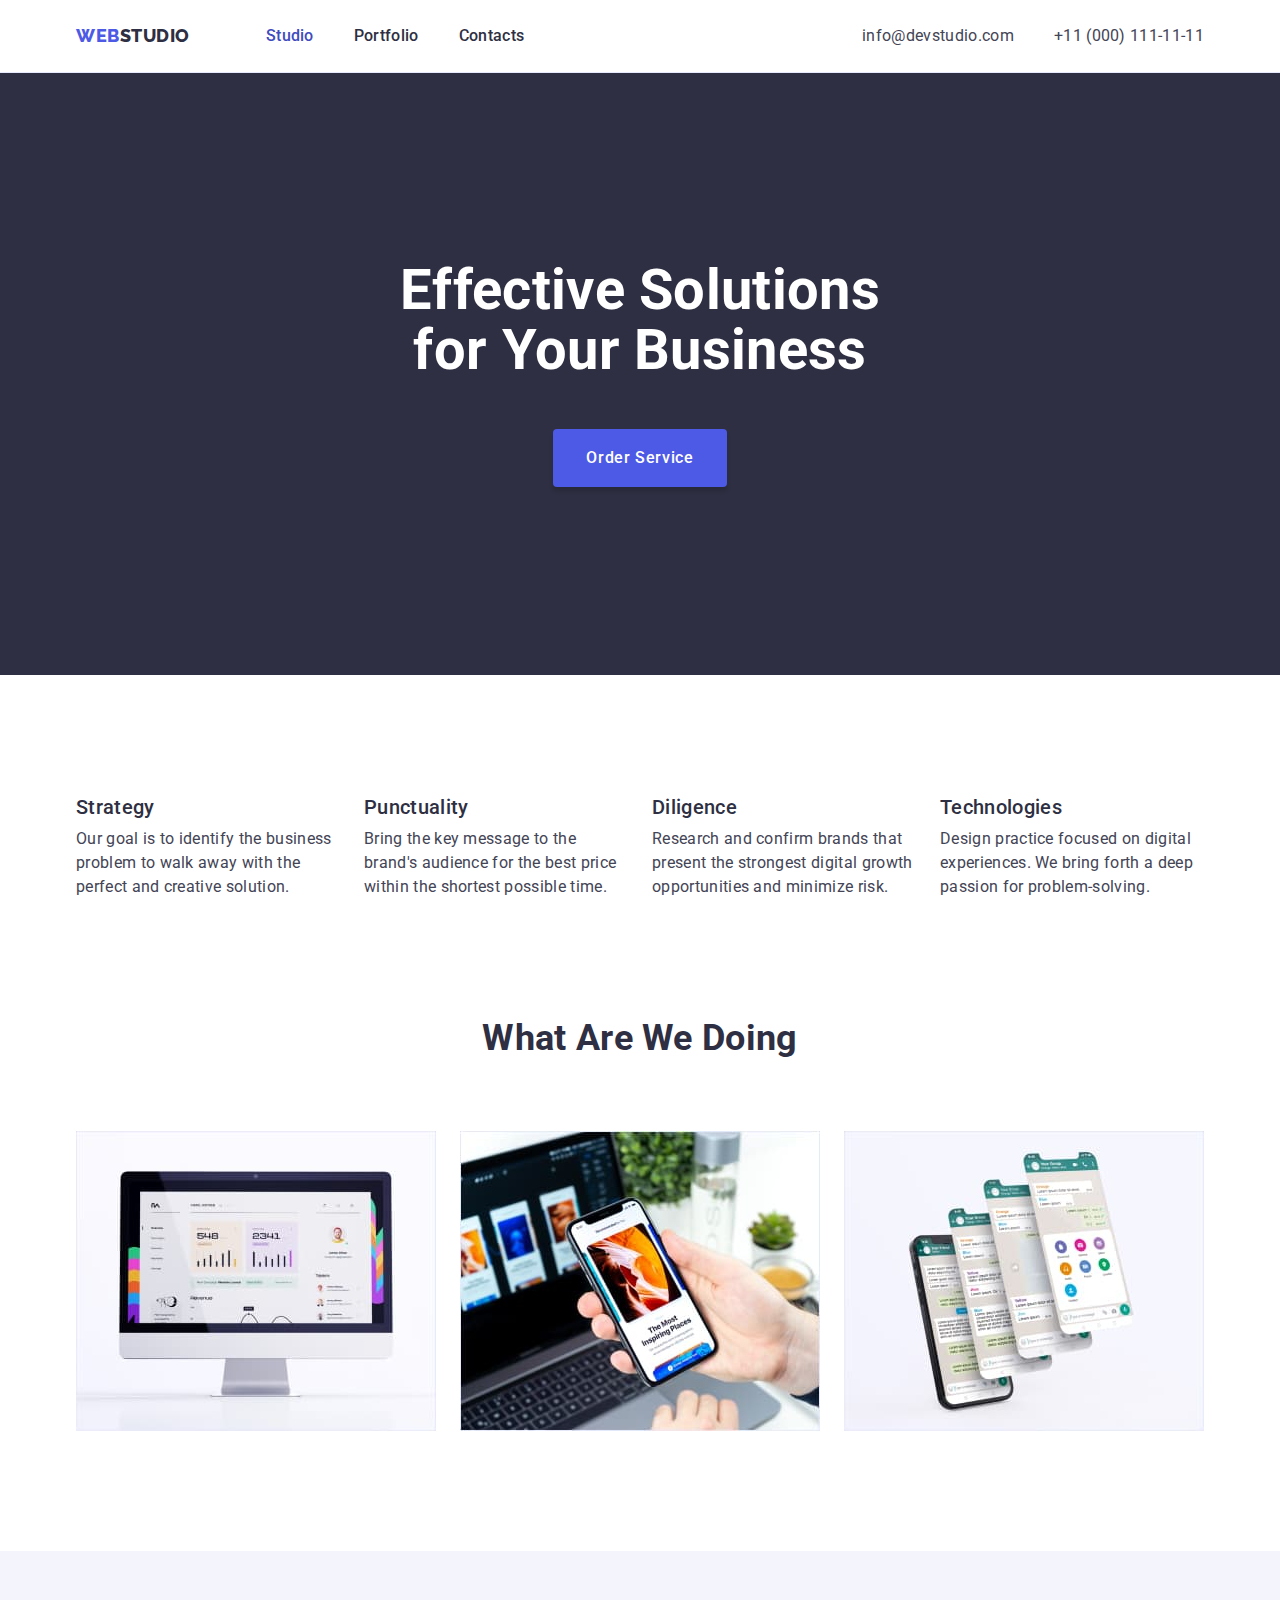
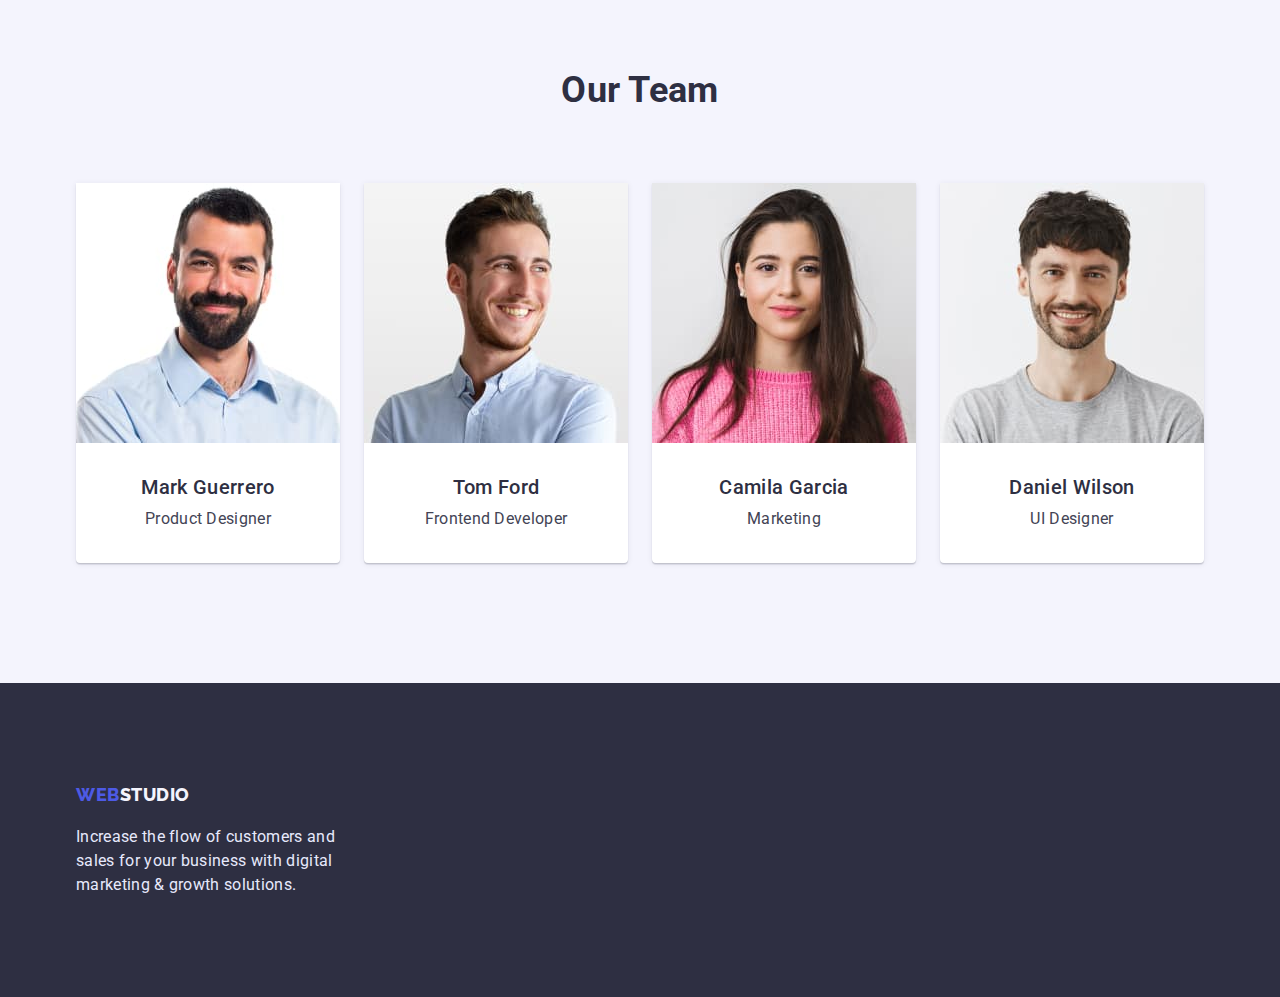
==== index.html @ 811afa6d "Initial commit" ====
<!DOCTYPE html>
<html lang="en">
  <head>
    <meta charset="UTF-8" />
    <meta http-equiv="X-UA-Compatible" content="IE=edge" />
    <meta name="viewport" content="width=device-width, initial-scale=1.0" />
    <title>WebStudio</title>
    <link rel="preconnect" href="https://fonts.googleapis.com" />
    <link rel="preconnect" href="https://fonts.gstatic.com" crossorigin />
    <link
      href="https://fonts.googleapis.com/css2?family=Raleway:wght@800&family=Roboto:wght@400;500;700&display=swap"
      rel="stylesheet"
    />
    <link
      rel="stylesheet"
      href="https://cdnjs.cloudflare.com/ajax/libs/modern-normalize/1.1.0/modern-normalize.min.css"
    />
    <link rel="stylesheet" href="./css/styles.css" />
  </head>
  <body>
    <!--HEADER-->
    <header class="header">
      <div class="container main-nav">
        <nav class="site-nav">
          <a href="./index.html" class="logotype"
            >Web<span class="studio-header">Studio</span></a
          >
          <ul class="site-nav">
            <li class="item">
              <a class="link current" href="./index.html">Studio</a>
            </li>
            <li class="item">
              <a class="link" href="./portfolio.html">Portfolio</a>
            </li>
            <li class="item">
              <a class="link" href="./index.html">Contacts</a>
            </li>
          </ul>
        </nav>
        <address>
          <ul class="contacts">
            <li class="item">
              <a href="mailto:info@devstudio.com" class="link"
                >info@devstudio.com</a
              >
            </li>
            <li class="item">
              <a href="tel:+110001111111" class="link">+11 (000) 111-11-11</a>
            </li>
          </ul>
        </address>
      </div>
    </header>
    <main>
      <!--HERO-->
      <section class="hero">
        <div class="container">
          <h1 class="main-title">Effective Solutions for Your Business</h1>
          <button class="button primary" type="button">Order Service</button>
        </div>
      </section>
      <!--GOALS-->
      <section class="section-goals">
        <div class="container">
          <h2 class="visually-hidden">Goals</h2>
          <ul class="goals-ul">
            <li class="goals-item">
              <h3 class="definition">Strategy</h3>
              <p>
                Our goal is to identify the business problem to walk away with
                the perfect and creative solution.
              </p>
            </li>
            <li class="goals-item">
              <h3 class="definition">Punctuality</h3>
              <p>
                Bring the key message to the brand's audience for the best price
                within the shortest possible time.
              </p>
            </li>
            <li class="goals-item">
              <h3 class="definition">Diligence</h3>
              <p>
                Research and confirm brands that present the strongest digital
                growth opportunities and minimize risk.
              </p>
            </li>
            <li class="goals-item">
              <h3 class="definition">Technologies</h3>
              <p>
                Design practice focused on digital experiences. We bring forth a
                deep passion for problem-solving.
              </p>
            </li>
          </ul>
        </div>
      </section>
      <!--GOALS ILLUSTRATIONS-->
      <section class="section">
        <div class="container">
          <h2 class="subtitle">What are we doing</h2>
          <ul class="goals-illustrations">
            <li>
              <img
                src="./images/what_are_we_doing/monitor.jpg"
                alt="monitor"
                width="360"
                height="300"
              />
            </li>
            <li>
              <img
                src="./images/what_are_we_doing/screen.jpg"
                alt="screen-mobile"
                width="360"
                height="300"
              />
            </li>
            <li>
              <img
                src="./images/what_are_we_doing/laptop.jpg"
                alt="laptop-and-mobile"
                width="360"
                height="300"
              />
            </li>
          </ul>
        </div>
      </section>
      <!--TEAM PHOTO-->
      <section class="section teamphotoes-bgr">
        <div class="container">
          <h2 class="subtitle">Our Team</h2>
          <ul class="team-photoes">
            <li class="teamphotoes-li">
              <img
                src="./images/our_team/mark_guerrero.jpg"
                width="264"
                height="260"
                alt="mark_guerrero"
              />
              <h3 class="definition">Mark Guerrero</h3>
              <p>Product Designer</p>
            </li>
            <li class="teamphotoes-li">
              <img
                src="./images/our_team/tom_ford.jpg"
                width="264"
                height="260"
                alt="tom_ford"
              />
              <h3 class="definition">Tom Ford</h3>
              <p>Frontend Developer</p>
            </li>
            <li class="teamphotoes-li">
              <img
                src="./images/our_team/camila_garcia.jpg"
                width="264"
                height="260"
                alt="camila_garcia"
              />
              <h3 class="definition">Camila Garcia</h3>
              <p>Marketing</p>
            </li>
            <li class="teamphotoes-li">
              <img
                src="./images/our_team/daniel_wilson.jpg"
                width="264"
                height="260"
                alt="daniel_wilson"
              />
              <h3 class="definition">Daniel Wilson</h3>
              <p>UI Designer</p>
            </li>
          </ul>
        </div>
      </section>
    </main>
    <!--FOOTER-->
    <footer class="footer">
      <div class="container">
        <a href="./index.html" class="logotype link"
          >Web<span class="studio-footer">Studio</span></a
        >
        <p class="text-footer">
          Increase the flow of customers and sales for your business with
          digital marketing & growth solutions.
        </p>
      </div>
    </footer>
  </body>
</html>
---- css/styles.css ----
:root {
  --text-color: #434455;
  --dark-color: #2e2f42;
  --pressed-state-color: #404bbf;
  --primary-brand-color: #4d5ae5;
  --accent-color: #e7e9fc;
  --white-color: #ffffff;
  --light-color: #f4f4fd;
}

html {
  box-sizing: border-box;
}

*,
*::before,
*::after {
  box-sizing: inherit;
}

body {
  font-family: "Roboto", sans-serif;
  font-size: 16px;
  letter-spacing: 0.02em;
  line-height: 1.5;
  color: var(--text-color);
  background-color: var(--white-color);
}

.link {
  text-decoration: none;
}

ul {
  list-style: none;
  margin-top: 0;
  margin-bottom: 0;
}

p {
  margin-top: 0;
  margin-bottom: 0;
}

h1 {
  margin: 0;
}

img {
  display: block;
  max-width: 100%;
  height: auto;
}

.visually-hidden {
  position: absolute;
  width: 1px;
  height: 1px;
  margin: -1px;
  border: 0;
  padding: 0;

  white-space: nowrap;
  clip-path: inset(100%);
  clip: rect(0 0 0 0);
  overflow: hidden;
}

.container {
  margin-right: auto;
  margin-left: auto;
  width: 1158px;
  padding-left: 15px;
  padding-right: 15px;
}

.section {
  padding-top: 120px;
  padding-bottom: 120px;
}

/*HEADER*/
.header {
  border-bottom: 1px solid #e7e9fc;
}

.main-nav {
  display: flex;
  align-items: center;
  justify-content: space-between;
}

.logotype {
  display: flex;
  align-items: center;
  margin-right: 76px;
  font-family: "Raleway", sans-serif;
  font-weight: 800;
  font-size: 18px;
  line-height: 1.33;
  letter-spacing: 0.03em;
  text-transform: uppercase;
  color: var(--primary-brand-color);
  text-decoration: none;
}

.studio-header {
  color: var(--dark-color);
}
.site-nav {
  display: flex;
  padding: 0;
}

.site-nav .link {
  padding: 24px 0;
  display: block;
  color: var(--dark-color);
  font-weight: 500;
}

.site-nav .item + .item {
  margin-left: 40px;
}

.site-nav .link:hover,
.site-nav .link:focus,
.site-nav .link.current,
.contacts .link:hover,
.contacts .link:focus {
  color: var(--pressed-state-color);
}

.contacts {
  padding: 0;
  display: flex;
  margin-left: auto;
}

.contacts .item + .item {
  margin-left: 40px;
}

.contacts .link {
  font-style: normal;
  color: var(--text-color);
}

/*HERO*/

.hero {
  background: var(--dark-color);
  text-align: center;
  padding-top: 188px;
  padding-bottom: 188px;
}

.main-title {
  display: inline-block;
  max-width: 496px;
  font-size: 56px;
  line-height: 1.07;
  color: var(--white-color);
  margin-bottom: 48px;
}

.button {
  display: flex;
  align-items: center;
  margin-right: auto;
  margin-left: auto;
  border-radius: 4px;
  font-weight: 500;
  line-height: 1.5;
  letter-spacing: 0.04em;
  text-align: center;
  border: 1px solid transparent;
  cursor: pointer;
}

.button.primary {
  padding: 16px 32px;
  box-shadow: 0px 4px 4px rgba(0, 0, 0, 0.15);
  color: var(--white-color);
  background: var(--primary-brand-color);
}

.button.primary:hover,
.button.primary:focus {
  background: var(--pressed-state-color);
}

.button.secondary {
  padding: 12px 24px;
  border: 1px solid var(--accent-color);
  color: var(--primary-brand-color);
  background: var(--light-color);
  border-color: var(--accent-color);
}

.button.secondary:hover,
.button.secondary:focus {
  color: var(--white-color);
  background: var(--pressed-state-color);
  border: 1px solid transparent;
}

/*GOALS, GOALS ILLUSTRATIONS, TEAM PHOTO*/

.section-goals {
  padding-top: 120px;
  padding-bottom: 0;
}
.goals-ul {
  display: flex;
  padding-left: 0;
  gap: 24px;
}

.goals-item {
  flex-basis: 264px;
}

.subtitle {
  margin: 0 0 72px 0;
  font-size: 36px;
  line-height: 1.11;
  text-transform: capitalize;
  color: var(--dark-color);
  text-align: center;
}

.definition {
  margin: 32px 0 8px;
  font-weight: 500;
  font-size: 20px;
  line-height: 1.2;
  color: var(--dark-color);
}

.goals-ul .definition {
  margin: 0 0 8px;
}

.goals-illustrations,
.team-photoes {
  padding: 0;
  margin: 0;
  display: flex;
  gap: 24px;
}

.teamphotoes-bgr {
  background-color: var(--light-color);
}

.team-photoes .definition {
  text-align: center;
}

.team-photoes p {
  text-align: center;
  margin-bottom: 32px;
}

.teamphotoes-li {
  background-color: var(--white-color);
  box-shadow: 0px 1px 6px rgba(46, 47, 66, 0.08),
    0px 1px 1px rgba(46, 47, 66, 0.16), 0px 2px 1px rgba(46, 47, 66, 0.08);
  border-radius: 0px 0px 4px 4px;
}

/*PORTFOLIO*/

.section-portfolio {
  padding-top: 96px;
  padding-bottom: 120px;
}

.portfolio-btn {
  display: flex;
  align-items: center;
  justify-content: center;
  gap: 24px;
  margin-bottom: 72px;
  padding: 0;
}

.portfolio-illustrations {
  display: flex;
  flex-wrap: wrap;
  row-gap: 48px;
  column-gap: 24px;
  margin: o;
  padding: 0;
}

.portfolio-li {
  display: flex;
  flex-direction: column;
  margin: 0;
  padding: 0;
  width: 360px;
}

.portfolio-border {
  border-right: 1px solid var(--accent-color);
  border-bottom: 1px solid var(--accent-color);
  border-left: 1px solid var(--accent-color);
}

.definition-portfolio {
  font-weight: 500;
  font-size: 20px;
  line-height: 1.2;
  color: var(--dark-color);
  margin-top: 32px;
  margin-right: 0;
  margin-bottom: 8px;
  margin-left: 16px;
}

.portfolio-business {
  margin-left: 16px;
  margin-bottom: 32px;
}

/*FOOTER*/

.footer {
  background: var(--dark-color);
  padding-top: 100px;
  padding-bottom: 100px;
}

.studio-footer {
  color: var(--light-color);
}

.text-footer {
  max-width: 264px;
  color: var(--accent-color);
  margin-top: 18px;
}
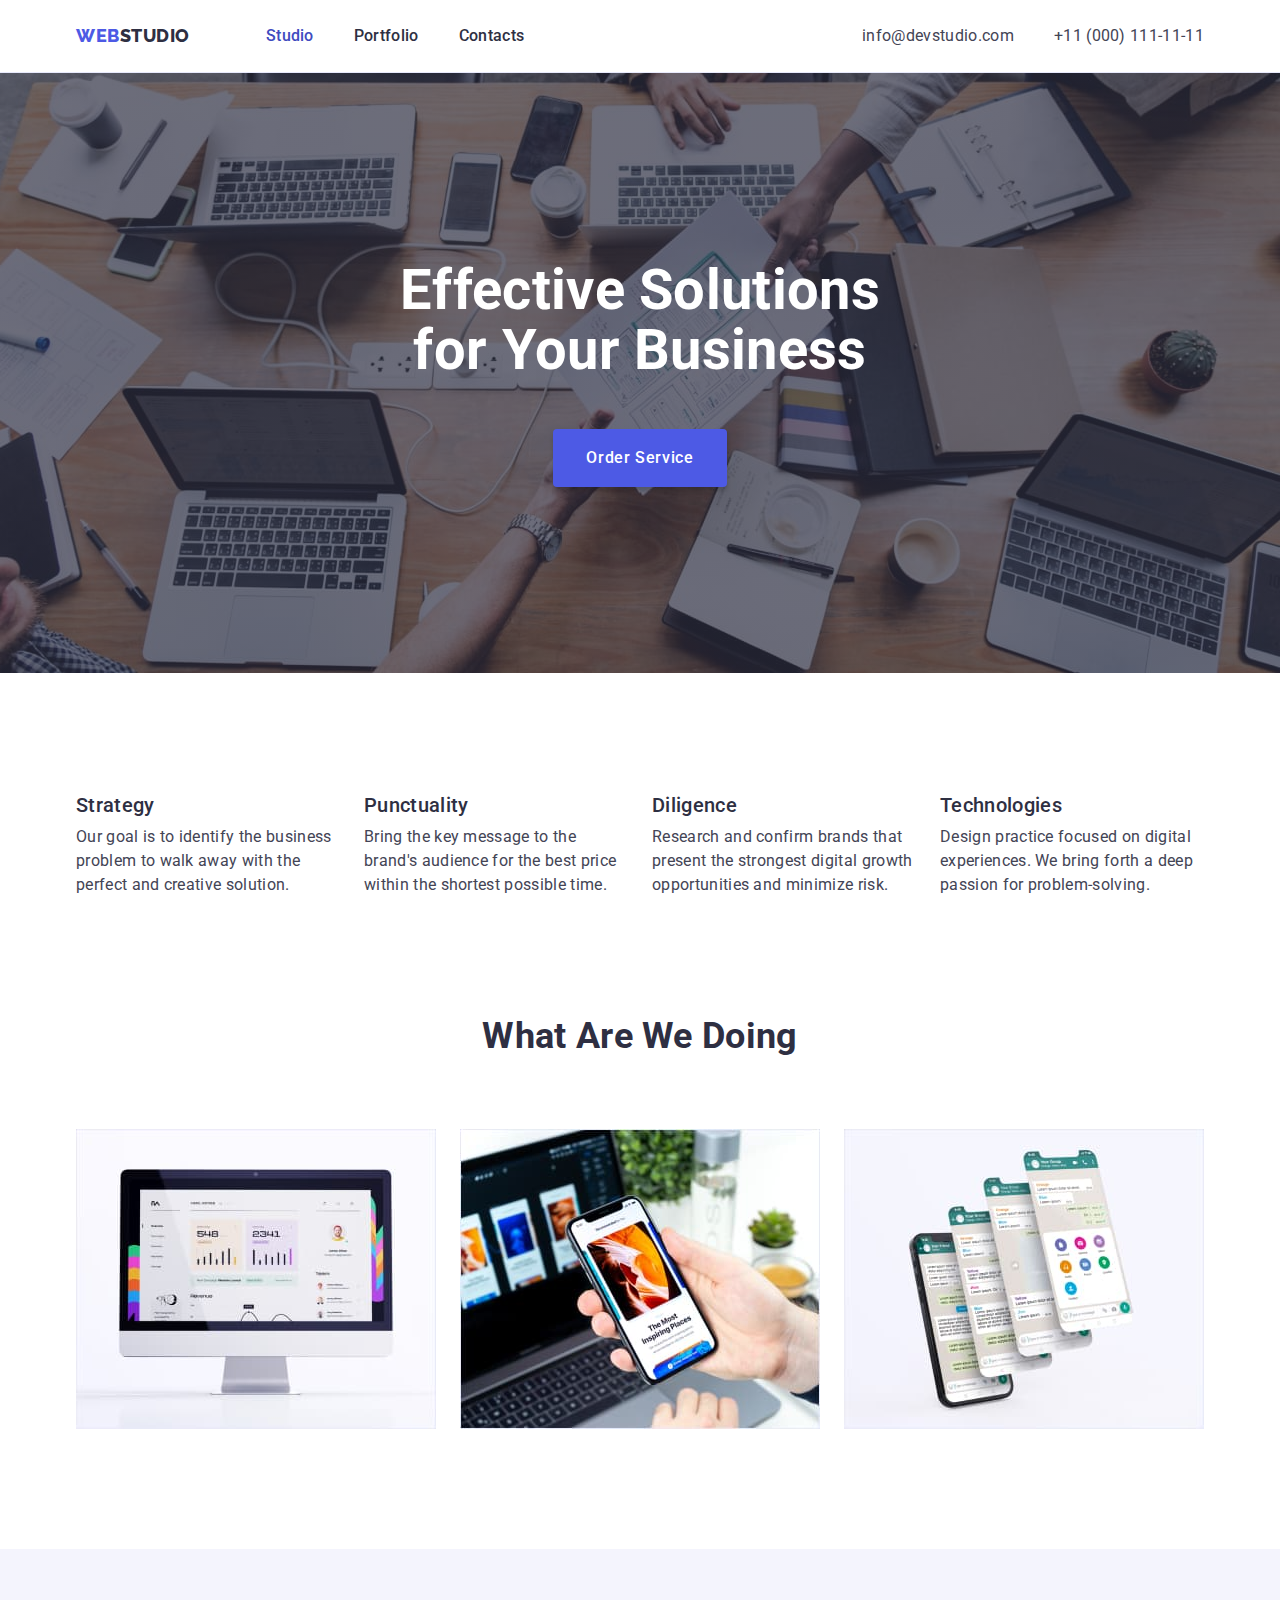
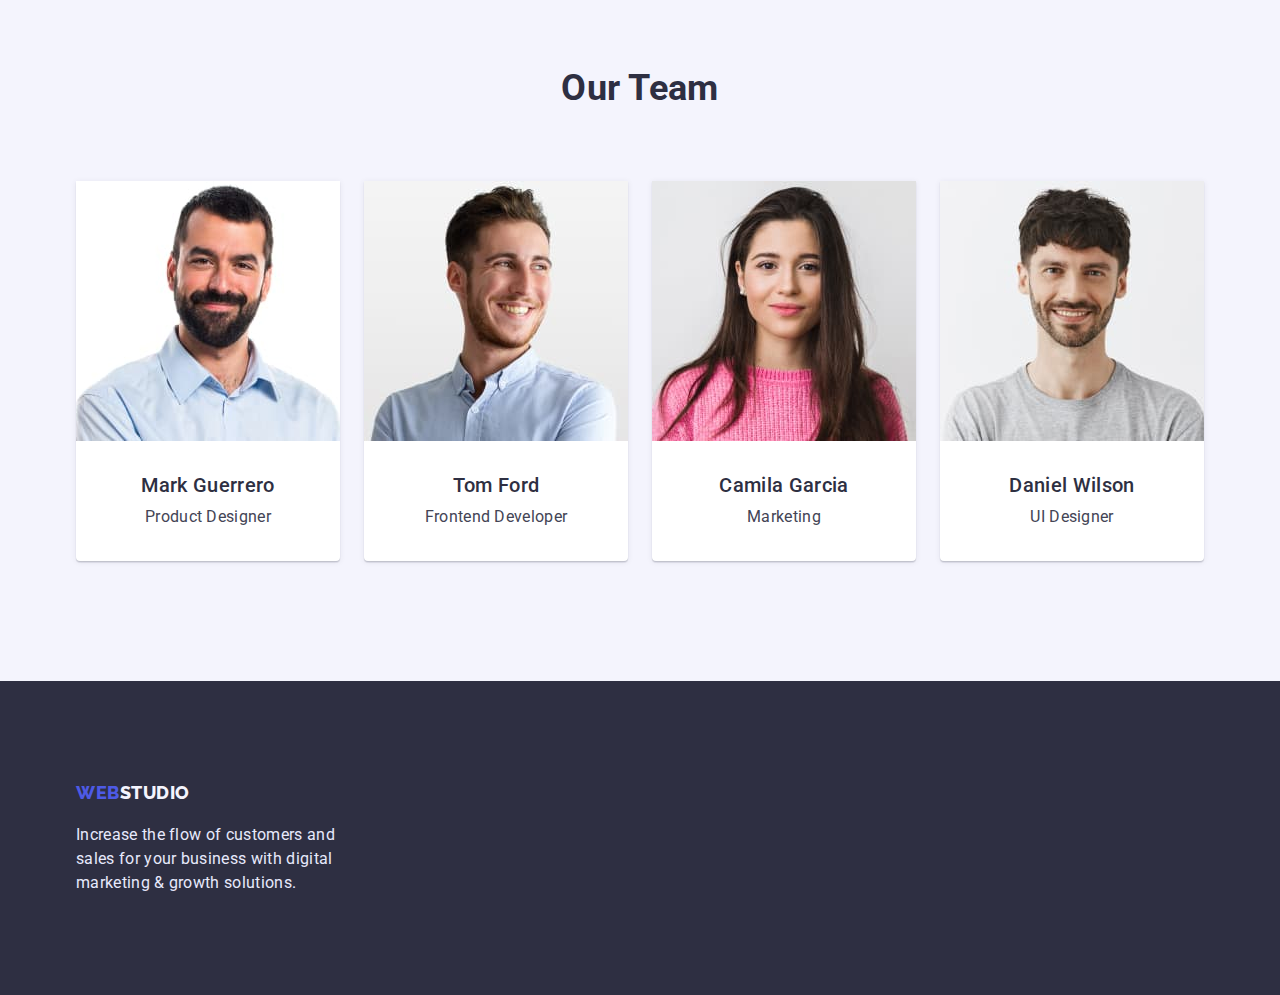
==== commit f62ca32e: "HW4_01" ====
--- a/index.html
+++ b/index.html
@@ -53,7 +53,7 @@
     </header>
     <main>
       <!--HERO-->
-      <section class="hero">
+      <section class="overlay">
         <div class="container">
           <h1 class="main-title">Effective Solutions for Your Business</h1>
           <button class="button primary" type="button">Order Service</button>
--- a/css/styles.css
+++ b/css/styles.css
@@ -148,11 +148,25 @@
 
 /*HERO*/
 
-.hero {
-  background: var(--dark-color);
+.overlay {
   text-align: center;
   padding-top: 188px;
   padding-bottom: 188px;
+  max-width: 1440px;
+  height: 600px;
+  margin-left: auto;
+  margin-right: auto;
+  outline: 1px solid transparent;
+  background-image: linear-gradient(
+      to right,
+      rgba(46, 47, 66, 0.7),
+      rgba(46, 47, 66, 0.7)
+    ),
+    url(../images/hero-background.jpg);
+  background-repeat: no-repeat;
+  background-position: center;
+  background-size: cover;
+  background-color: var(--dark-color);
 }
 
 .main-title {
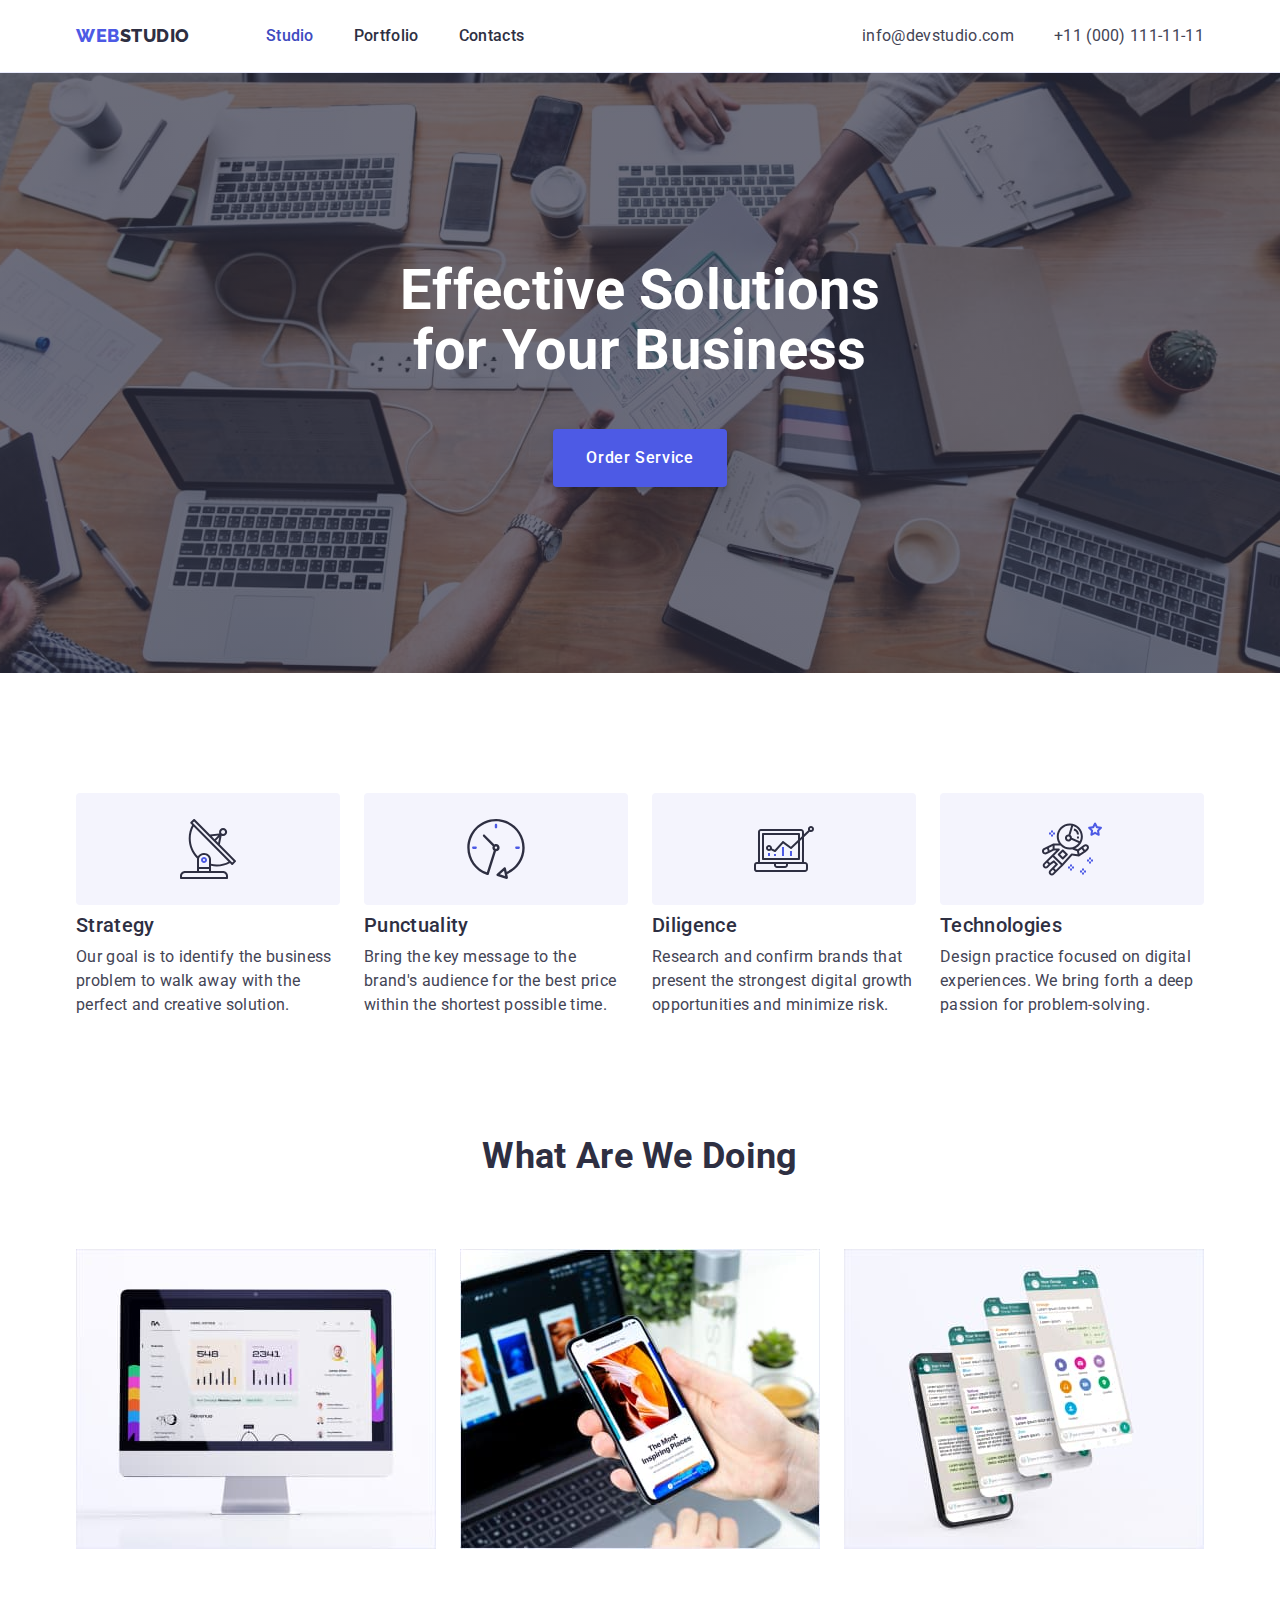
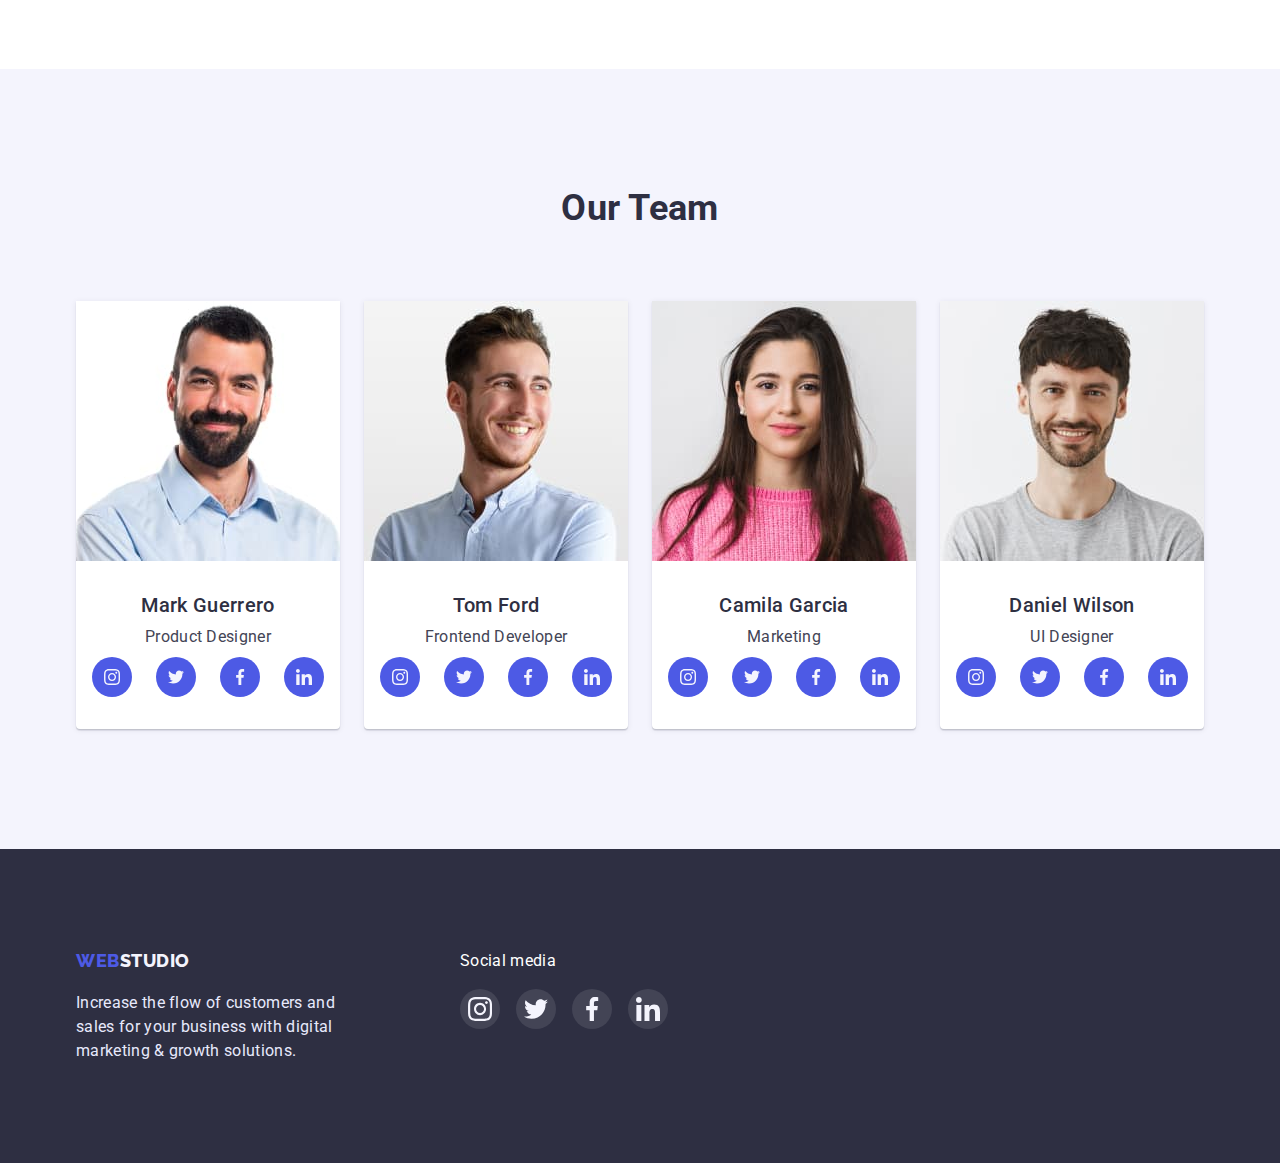
==== commit 24710387: "HW4" ====
--- a/index.html
+++ b/index.html
@@ -65,6 +65,13 @@
           <h2 class="visually-hidden">Goals</h2>
           <ul class="goals-ul">
             <li class="goals-item">
+              <div class="goals-box">
+                <svg class="antenna-icon">
+                  <use
+                    href="./images/icons.svg/symbol-defs.svg#icon-antenna"
+                  ></use>
+                </svg>
+              </div>
               <h3 class="definition">Strategy</h3>
               <p>
                 Our goal is to identify the business problem to walk away with
@@ -72,6 +79,13 @@
               </p>
             </li>
             <li class="goals-item">
+              <div class="goals-box">
+                <svg class="antenna-icon">
+                  <use
+                    href="./images/icons.svg/symbol-defs.svg#icon-clock"
+                  ></use>
+                </svg>
+              </div>
               <h3 class="definition">Punctuality</h3>
               <p>
                 Bring the key message to the brand's audience for the best price
@@ -79,6 +93,13 @@
               </p>
             </li>
             <li class="goals-item">
+              <div class="goals-box">
+                <svg class="antenna-icon">
+                  <use
+                    href="./images/icons.svg/symbol-defs.svg#icon-diagram"
+                  ></use>
+                </svg>
+              </div>
               <h3 class="definition">Diligence</h3>
               <p>
                 Research and confirm brands that present the strongest digital
@@ -86,6 +107,13 @@
               </p>
             </li>
             <li class="goals-item">
+              <div class="goals-box">
+                <svg class="antenna-icon">
+                  <use
+                    href="./images/icons.svg/symbol-defs.svg#icon-astronaut"
+                  ></use>
+                </svg>
+              </div>
               <h3 class="definition">Technologies</h3>
               <p>
                 Design practice focused on digital experiences. We bring forth a
@@ -141,6 +169,68 @@
               />
               <h3 class="definition">Mark Guerrero</h3>
               <p>Product Designer</p>
+              <ul class="social-list">
+                <li>
+                  <a
+                    href=""
+                    class="social-list-link"
+                    aria-label="link for instagram"
+                    rel="noopener noreferer"
+                    target="_blank"
+                  >
+                    <svg class="social-list-icon" width="16" height="16">
+                      <use
+                        href="./images/icons.svg/symbol-defs.svg#icon-instagram"
+                      ></use>
+                    </svg>
+                  </a>
+                </li>
+                <li class="social-list-item">
+                  <a
+                    href=""
+                    class="social-list-link"
+                    aria-label="link for twitter"
+                    rel="noopener noreferer"
+                    target="_blank"
+                  >
+                    <svg width="16" height="16">
+                      <use
+                        href="./images/icons.svg/symbol-defs.svg#icon-twitter"
+                      ></use>
+                    </svg>
+                  </a>
+                </li>
+                <li class="social-list-item">
+                  <a
+                    href=""
+                    class="social-list-link"
+                    aria-label="link for facebook"
+                    rel="noopener noreferer"
+                    target="_blank"
+                  >
+                    <svg class="social-list-icon" width="16" height="16">
+                      <use
+                        href="./images/icons.svg/symbol-defs.svg#icon-facebook"
+                      ></use>
+                    </svg>
+                  </a>
+                </li>
+                <li class="social-list-item">
+                  <a
+                    href=""
+                    class="social-list-link"
+                    aria-label="link for linkedin"
+                    rel="noopener noreferer"
+                    target="_blank"
+                  >
+                    <svg class="social-list-icon" width="16" height="16">
+                      <use
+                        href="./images/icons.svg/symbol-defs.svg#icon-linkedin"
+                      ></use>
+                    </svg>
+                  </a>
+                </li>
+              </ul>
             </li>
             <li class="teamphotoes-li">
               <img
@@ -151,6 +241,68 @@
               />
               <h3 class="definition">Tom Ford</h3>
               <p>Frontend Developer</p>
+              <ul class="social-list">
+                <li>
+                  <a
+                    href=""
+                    class="social-list-link"
+                    aria-label="link for instagram"
+                    rel="noopener noreferer"
+                    target="_blank"
+                  >
+                    <svg class="social-list-icon" width="16" height="16">
+                      <use
+                        href="./images/icons.svg/symbol-defs.svg#icon-instagram"
+                      ></use>
+                    </svg>
+                  </a>
+                </li>
+                <li class="social-list-item">
+                  <a
+                    href=""
+                    class="social-list-link"
+                    aria-label="link for twitter"
+                    rel="noopener noreferer"
+                    target="_blank"
+                  >
+                    <svg width="16" height="16">
+                      <use
+                        href="./images/icons.svg/symbol-defs.svg#icon-twitter"
+                      ></use>
+                    </svg>
+                  </a>
+                </li>
+                <li class="social-list-item">
+                  <a
+                    href=""
+                    class="social-list-link"
+                    aria-label="link for facebook"
+                    rel="noopener noreferer"
+                    target="_blank"
+                  >
+                    <svg class="social-list-icon" width="16" height="16">
+                      <use
+                        href="./images/icons.svg/symbol-defs.svg#icon-facebook"
+                      ></use>
+                    </svg>
+                  </a>
+                </li>
+                <li class="social-list-item">
+                  <a
+                    href=""
+                    class="social-list-link"
+                    aria-label="link for linkedin"
+                    rel="noopener noreferer"
+                    target="_blank"
+                  >
+                    <svg class="social-list-icon" width="16" height="16">
+                      <use
+                        href="./images/icons.svg/symbol-defs.svg#icon-linkedin"
+                      ></use>
+                    </svg>
+                  </a>
+                </li>
+              </ul>
             </li>
             <li class="teamphotoes-li">
               <img
@@ -161,6 +313,68 @@
               />
               <h3 class="definition">Camila Garcia</h3>
               <p>Marketing</p>
+              <ul class="social-list">
+                <li>
+                  <a
+                    href=""
+                    class="social-list-link"
+                    aria-label="link for instagram"
+                    rel="noopener noreferer"
+                    target="_blank"
+                  >
+                    <svg class="social-list-icon" width="16" height="16">
+                      <use
+                        href="./images/icons.svg/symbol-defs.svg#icon-instagram"
+                      ></use>
+                    </svg>
+                  </a>
+                </li>
+                <li class="social-list-item">
+                  <a
+                    href=""
+                    class="social-list-link"
+                    aria-label="link for twitter"
+                    rel="noopener noreferer"
+                    target="_blank"
+                  >
+                    <svg width="16" height="16">
+                      <use
+                        href="./images/icons.svg/symbol-defs.svg#icon-twitter"
+                      ></use>
+                    </svg>
+                  </a>
+                </li>
+                <li class="social-list-item">
+                  <a
+                    href=""
+                    class="social-list-link"
+                    aria-label="link for facebook"
+                    rel="noopener noreferer"
+                    target="_blank"
+                  >
+                    <svg class="social-list-icon" width="16" height="16">
+                      <use
+                        href="./images/icons.svg/symbol-defs.svg#icon-facebook"
+                      ></use>
+                    </svg>
+                  </a>
+                </li>
+                <li class="social-list-item">
+                  <a
+                    href=""
+                    class="social-list-link"
+                    aria-label="link for linkedin"
+                    rel="noopener noreferer"
+                    target="_blank"
+                  >
+                    <svg class="social-list-icon" width="16" height="16">
+                      <use
+                        href="./images/icons.svg/symbol-defs.svg#icon-linkedin"
+                      ></use>
+                    </svg>
+                  </a>
+                </li>
+              </ul>
             </li>
             <li class="teamphotoes-li">
               <img
@@ -171,6 +385,68 @@
               />
               <h3 class="definition">Daniel Wilson</h3>
               <p>UI Designer</p>
+              <ul class="social-list">
+                <li>
+                  <a
+                    href=""
+                    class="social-list-link"
+                    aria-label="link for instagram"
+                    rel="noopener noreferer"
+                    target="_blank"
+                  >
+                    <svg class="social-list-icon" width="16" height="16">
+                      <use
+                        href="./images/icons.svg/symbol-defs.svg#icon-instagram"
+                      ></use>
+                    </svg>
+                  </a>
+                </li>
+                <li class="social-list-item">
+                  <a
+                    href=""
+                    class="social-list-link"
+                    aria-label="link for twitter"
+                    rel="noopener noreferer"
+                    target="_blank"
+                  >
+                    <svg width="16" height="16">
+                      <use
+                        href="./images/icons.svg/symbol-defs.svg#icon-twitter"
+                      ></use>
+                    </svg>
+                  </a>
+                </li>
+                <li class="social-list-item">
+                  <a
+                    href=""
+                    class="social-list-link"
+                    aria-label="link for facebook"
+                    rel="noopener noreferer"
+                    target="_blank"
+                  >
+                    <svg class="social-list-icon" width="16" height="16">
+                      <use
+                        href="./images/icons.svg/symbol-defs.svg#icon-facebook"
+                      ></use>
+                    </svg>
+                  </a>
+                </li>
+                <li class="social-list-item">
+                  <a
+                    href=""
+                    class="social-list-link"
+                    aria-label="link for linkedin"
+                    rel="noopener noreferer"
+                    target="_blank"
+                  >
+                    <svg class="social-list-icon" width="16" height="16">
+                      <use
+                        href="./images/icons.svg/symbol-defs.svg#icon-linkedin"
+                      ></use>
+                    </svg>
+                  </a>
+                </li>
+              </ul>
             </li>
           </ul>
         </div>
@@ -178,14 +454,81 @@
     </main>
     <!--FOOTER-->
     <footer class="footer">
-      <div class="container">
-        <a href="./index.html" class="logotype link"
-          >Web<span class="studio-footer">Studio</span></a
-        >
-        <p class="text-footer">
-          Increase the flow of customers and sales for your business with
-          digital marketing & growth solutions.
-        </p>
+      <div class="container-footer">
+        <div>
+          <a href="./index.html" class="logotype link"
+            >Web<span class="studio-footer">Studio</span></a
+          >
+          <p class="text-footer">
+            Increase the flow of customers and sales for your business with
+            digital marketing & growth solutions.
+          </p>
+        </div>
+        <div class="social-footer">
+          <p class=>Social media</p>
+          <ul class="social-list-footer">
+            <li>
+              <a
+                href=""
+                class="social-footer-link"
+                aria-label="link for instagram"
+                rel="noopener noreferer"
+                target="_blank"
+              >
+                <svg class="social-footer-icon" width="24" height="24">
+                  <use
+                    href="./images/icons.svg/symbol-defs.svg#icon-instagram"
+                  ></use>
+                </svg>
+              </a>
+            </li>
+            <li class="social-list-item">
+              <a
+                href=""
+                class="social-footer-link"
+                aria-label="link for twitter"
+                rel="noopener noreferer"
+                target="_blank"
+              >
+                <svg width="24" height="24">
+                  <use
+                    href="./images/icons.svg/symbol-defs.svg#icon-twitter"
+                  ></use>
+                </svg>
+              </a>
+            </li>
+            <li class="social-list-item">
+              <a
+                href=""
+                class="social-footer-link"
+                aria-label="link for facebook"
+                rel="noopener noreferer"
+                target="_blank"
+              >
+                <svg class="social-list-icon" width="24" height="24">
+                  <use
+                    href="./images/icons.svg/symbol-defs.svg#icon-facebook"
+                  ></use>
+                </svg>
+              </a>
+            </li>
+            <li class="social-list-item">
+              <a
+                href=""
+                class="social-footer-link"
+                aria-label="link for linkedin"
+                rel="noopener noreferer"
+                target="_blank"
+              >
+                <svg class="social-list-icon" width="24" height="24">
+                  <use
+                    href="./images/icons.svg/symbol-defs.svg#icon-linkedin"
+                  ></use>
+                </svg>
+              </a>
+            </li>
+          </ul>
+        </div>
       </div>
     </footer>
   </body>
--- a/css/styles.css
+++ b/css/styles.css
@@ -6,6 +6,7 @@
   --accent-color: #e7e9fc;
   --white-color: #ffffff;
   --light-color: #f4f4fd;
+  --green-color: #31d0aa;
 }
 
 html {
@@ -154,8 +155,7 @@
   padding-bottom: 188px;
   max-width: 1440px;
   height: 600px;
-  margin-left: auto;
-  margin-right: auto;
+  margin: 0 auto;
   outline: 1px solid transparent;
   background-image: linear-gradient(
       to right,
@@ -217,6 +217,8 @@
   color: var(--white-color);
   background: var(--pressed-state-color);
   border: 1px solid transparent;
+  box-shadow: 0px 3px 1px rgba(0, 0, 0, 0.1), 0px 2px 1px rgba(0, 0, 0, 0.08),
+    0px 2px 2px rgba(0, 0, 0, 0.12);
 }
 
 /*GOALS, GOALS ILLUSTRATIONS, TEAM PHOTO*/
@@ -233,6 +235,22 @@
 
 .goals-item {
   flex-basis: 264px;
+}
+
+.goals-box {
+  display: flex;
+  margin-bottom: 8px;
+  width: 264px;
+  height: 112px;
+  background: #f4f4fd;
+  border-radius: 4px;
+  align-items: center;
+  justify-content: center;
+}
+
+.antenna-icon {
+  width: 60px;
+  height: 64px;
 }
 
 .subtitle {
@@ -274,7 +292,6 @@
 
 .team-photoes p {
   text-align: center;
-  margin-bottom: 32px;
 }
 
 .teamphotoes-li {
@@ -284,6 +301,35 @@
   border-radius: 0px 0px 4px 4px;
 }
 
+.social-list {
+  display: flex;
+  align-items: center;
+  justify-content: center;
+  gap: 24px;
+  padding: 0;
+}
+
+.social-list-link {
+  width: 40px;
+  height: 40px;
+  border-radius: 50%;
+  margin: 8px 0 32px;
+  background: var(--primary-brand-color);
+  padding: 0;
+  display: flex;
+  align-items: center;
+  justify-content: center;
+}
+
+.social-list-icon {
+  fill: currentColor;
+}
+
+.social-list-link:hover,
+.social-list-link:focus {
+  background-color: var(--pressed-state-color);
+}
+
 /*PORTFOLIO*/
 
 .section-portfolio {
@@ -315,6 +361,11 @@
   margin: 0;
   padding: 0;
   width: 360px;
+}
+
+.portfolio-li:hover {
+  box-shadow: 0px 1px 6px rgba(46, 47, 66, 0.08),
+    0px 1px 1px rgba(46, 47, 66, 0.16), 0px 2px 1px rgba(46, 47, 66, 0.08);
 }
 
 .portfolio-border {
@@ -342,9 +393,24 @@
 /*FOOTER*/
 
 .footer {
+  display: flex;
   background: var(--dark-color);
   padding-top: 100px;
   padding-bottom: 100px;
+}
+
+.container-footer {
+  display: flex;
+  margin-right: auto;
+  margin-left: auto;
+  width: 1158px;
+  padding-left: 15px;
+  padding-right: 15px;
+  gap: 120px;
+}
+
+.footer .logotype {
+  margin-right: 0;
 }
 
 .studio-footer {
@@ -356,3 +422,37 @@
   color: var(--accent-color);
   margin-top: 18px;
 }
+
+.social-footer {
+  color: var(--white-color);
+}
+
+.social-list-footer {
+  display: flex;
+  align-items: center;
+  justify-content: center;
+  margin-top: 16px;
+  gap: 16px;
+  padding: 0;
+}
+
+.social-footer-link {
+  display: flex;
+  width: 40px;
+  height: 40px;
+  border-radius: 50%;
+  background: var(--text-color);
+  align-items: center;
+  justify-content: center;
+  fill: var(--light-color);
+  opacity: 0, 1;
+}
+
+.social-footer-icon {
+  fill: currentColor;
+}
+
+.social-footer-link:hover,
+.social-footer-link:focus {
+  background: var(--green-color);
+}
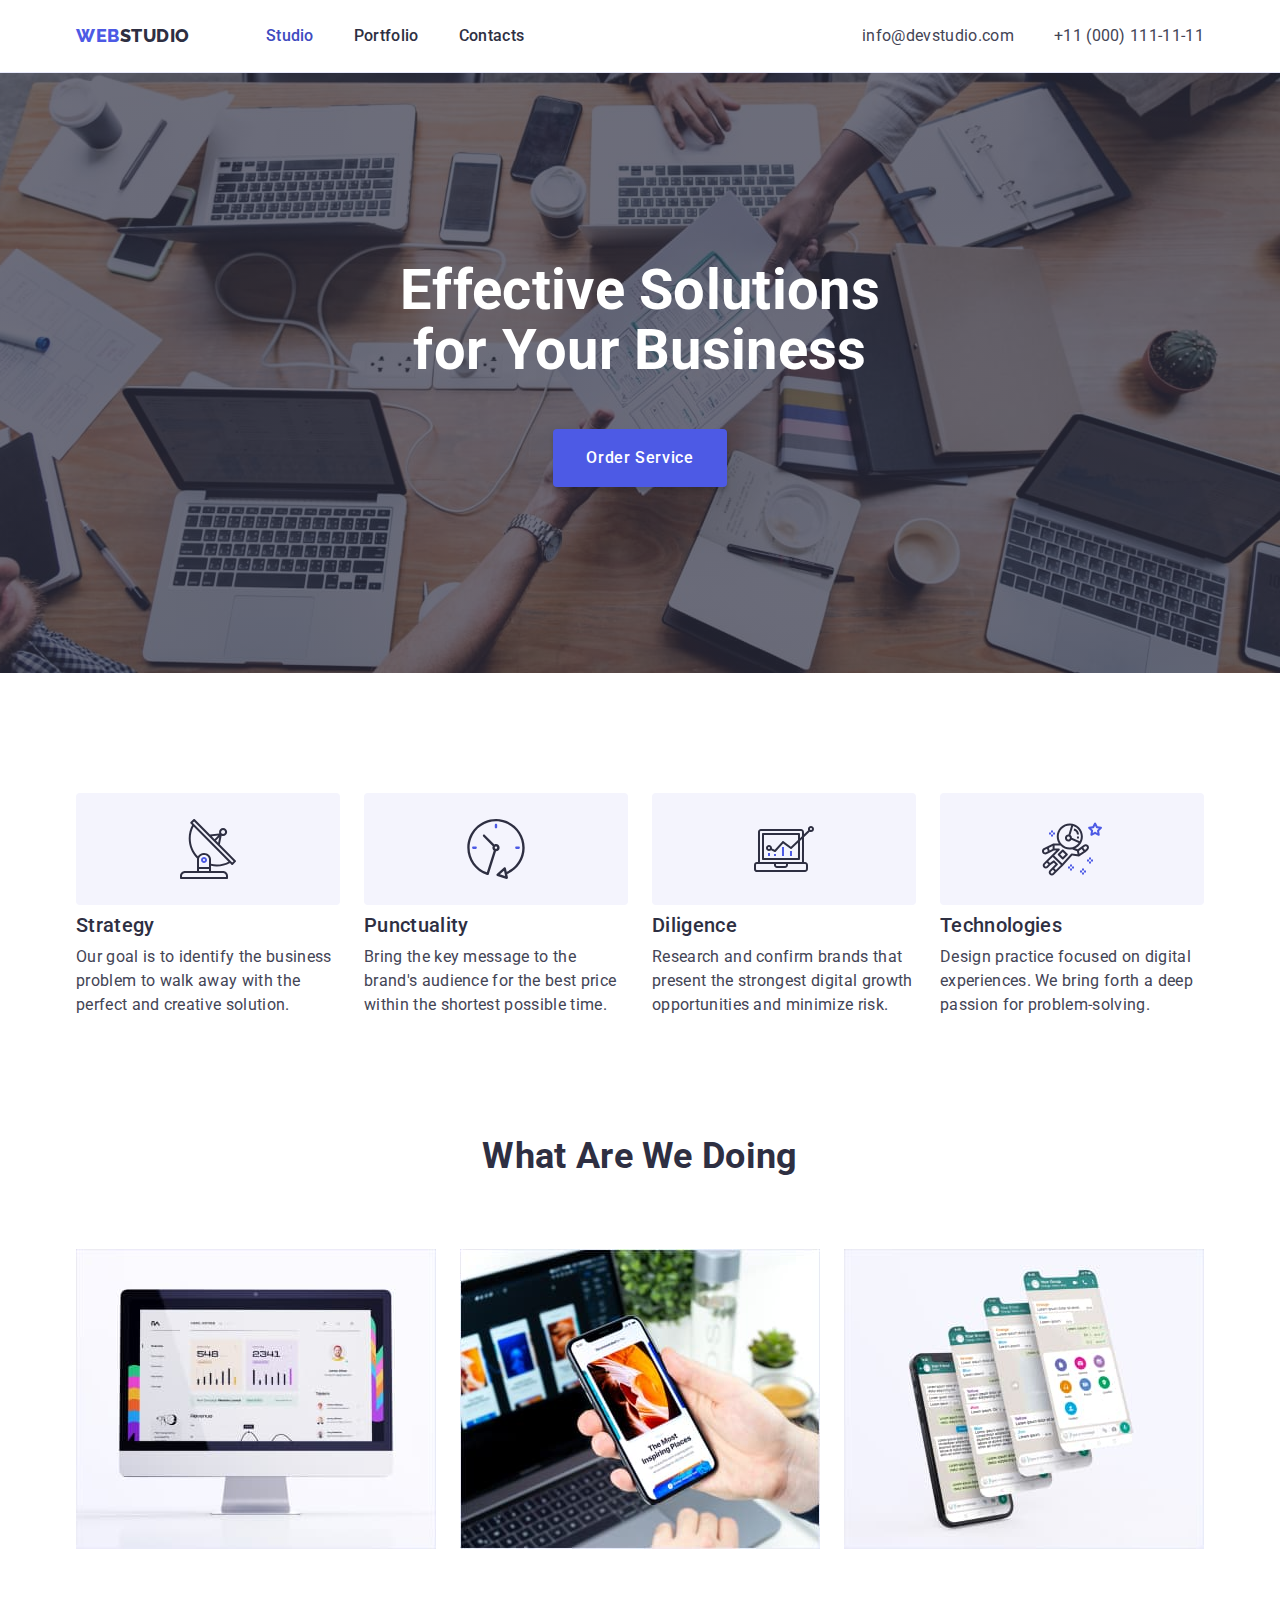
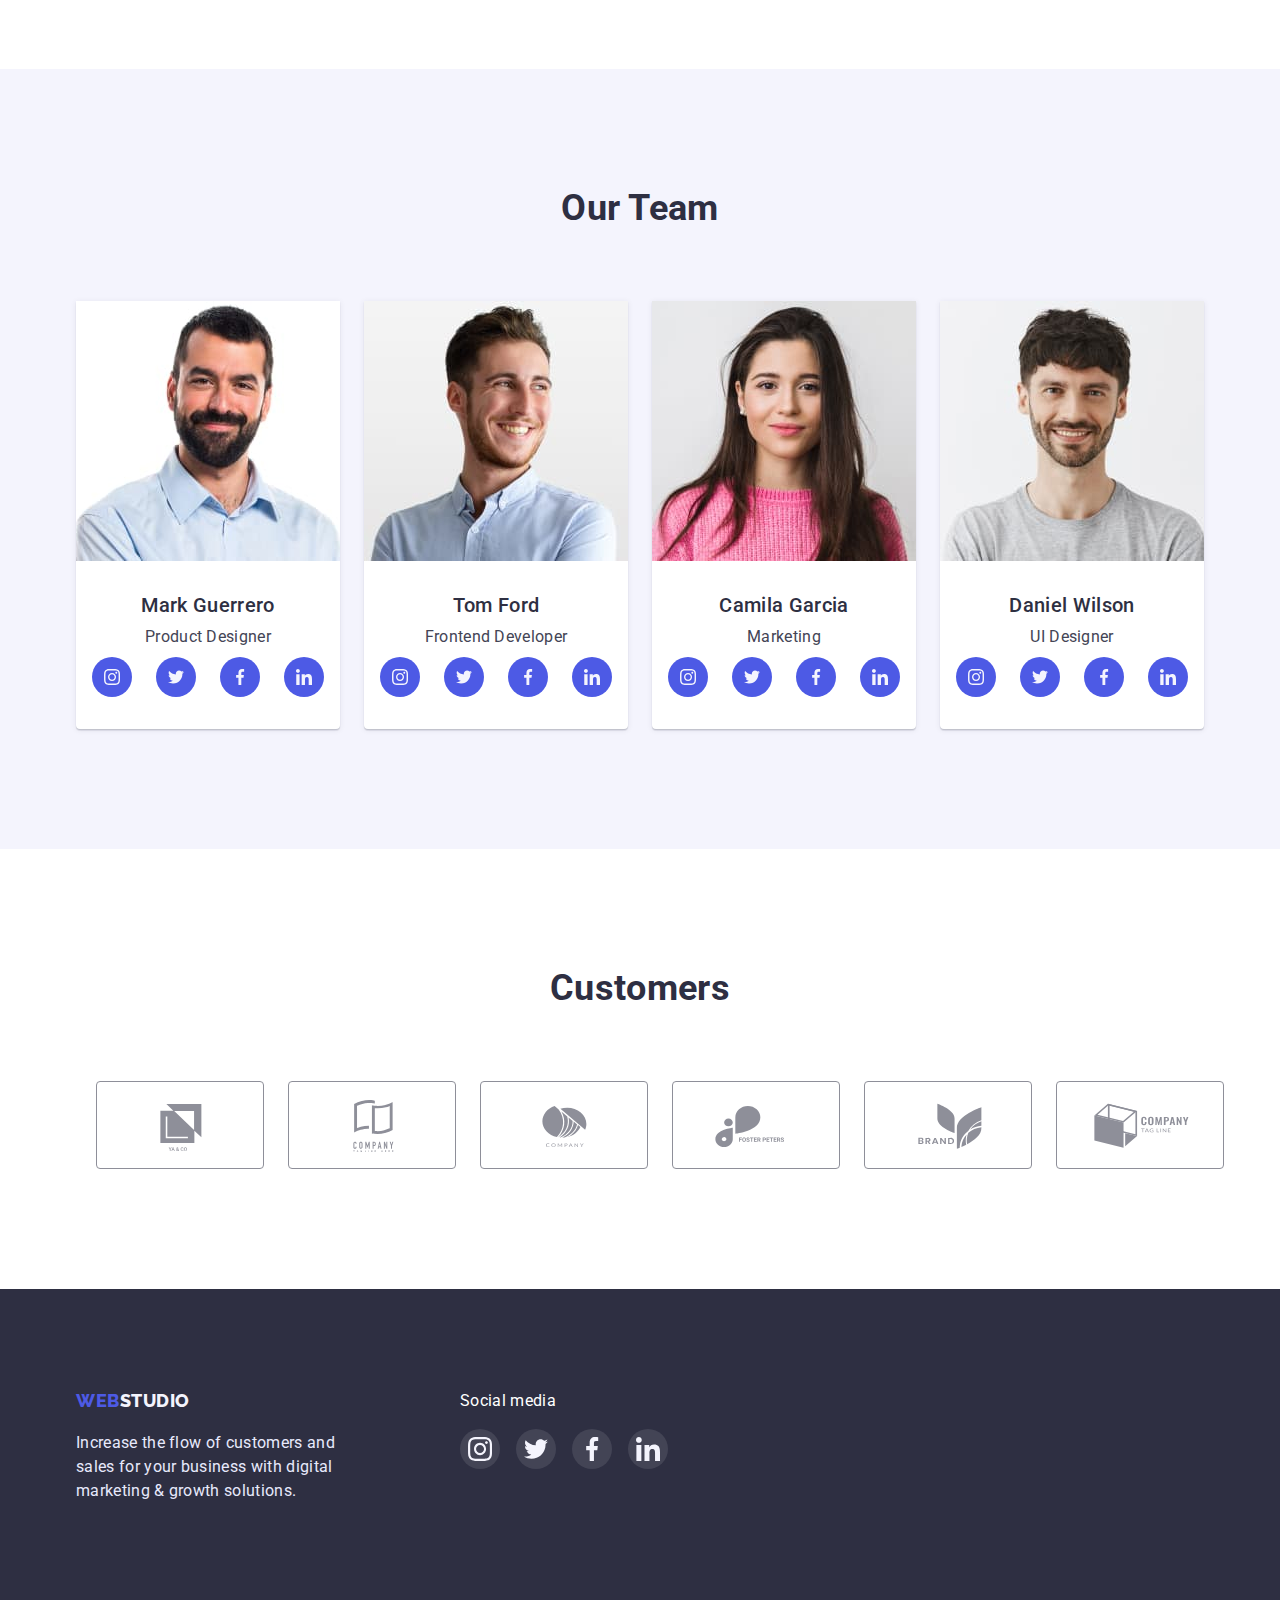
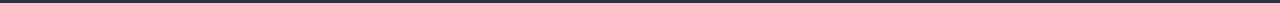
==== commit 16c71ece: "HW4_passing" ====
--- a/index.html
+++ b/index.html
@@ -451,6 +451,98 @@
           </ul>
         </div>
       </section>
+      <!--CUSTOMERS-->
+      <section class="section">
+        <div class="container">
+          <h2 class="subtitle">Customers</h2>
+          <ul class="customers-list">
+            <li>
+              <a
+                href=""
+                class="customer-link"
+                aria-label="link for customer"
+                rel="noopener noreferer"
+                target="_blank"
+                ><svg width="104" height="56" class="customer-icon">
+                  <use
+                    href="./images/icons.svg/symbol-defs.svg#icon-client1"
+                  ></use>
+                </svg>
+              </a>
+            </li>
+            <li>
+              <a
+                href=""
+                class="customer-link"
+                aria-label="link for customer"
+                rel="noopener noreferer"
+                target="_blank"
+                ><svg width="104" height="56" class="customer-icon">
+                  <use
+                    href="./images/icons.svg/symbol-defs.svg#icon-client2"
+                  ></use>
+                </svg>
+              </a>
+            </li>
+            <li>
+              <a
+                href=""
+                class="customer-link"
+                aria-label="link for customer"
+                rel="noopener noreferer"
+                target="_blank"
+                ><svg width="104" height="56" class="customer-icon">
+                  <use
+                    href="./images/icons.svg/symbol-defs.svg#icon-client3"
+                  ></use>
+                </svg>
+              </a>
+            </li>
+            <li>
+              <a
+                href=""
+                class="customer-link"
+                aria-label="link for customer"
+                rel="noopener noreferer"
+                target="_blank"
+                ><svg width="104" height="56" class="customer-icon">
+                  <use
+                    href="./images/icons.svg/symbol-defs.svg#icon-client4"
+                  ></use>
+                </svg>
+              </a>
+            </li>
+            <li>
+              <a
+                href=""
+                class="customer-link"
+                aria-label="link for customer"
+                rel="noopener noreferer"
+                target="_blank"
+                ><svg width="104" height="56" class="customer-icon">
+                  <use
+                    href="./images/icons.svg/symbol-defs.svg#icon-client5"
+                  ></use>
+                </svg>
+              </a>
+            </li>
+            <li>
+              <a
+                href=""
+                class="customer-link"
+                aria-label="link for customer"
+                rel="noopener noreferer"
+                target="_blank"
+                ><svg width="104" height="56" class="customer-icon">
+                  <use
+                    href="./images/icons.svg/symbol-defs.svg#icon-client6"
+                  ></use>
+                </svg>
+              </a>
+            </li>
+          </ul>
+        </div>
+      </section>
     </main>
     <!--FOOTER-->
     <footer class="footer">
@@ -465,7 +557,7 @@
           </p>
         </div>
         <div class="social-footer">
-          <p class=>Social media</p>
+          <p>Social media</p>
           <ul class="social-list-footer">
             <li>
               <a
--- a/css/styles.css
+++ b/css/styles.css
@@ -7,6 +7,7 @@
   --white-color: #ffffff;
   --light-color: #f4f4fd;
   --green-color: #31d0aa;
+  --lightslate-color: #8e8f99;
 }
 
 html {
@@ -390,6 +391,37 @@
   margin-bottom: 32px;
 }
 
+/**CUSTOMERS**/
+
+.customers-list {
+  display: flex;
+  align-items: center;
+  justify-content: center;
+  gap: 24px;
+}
+
+.customer-link {
+  display: flex;
+  align-items: center;
+  justify-content: center;
+  width: 168px;
+  height: 88px;
+  border: 1px solid var(--lightslate-color);
+  border-radius: 4px;
+}
+.customer-icon {
+  fill: var(--lightslate-color);
+}
+.customer-link:hover,
+.customer-link:focus {
+  border-color: var(--pressed-state-color);
+}
+
+.customer-link:hover .customer-icon,
+.customer-link:focus .customer-icon {
+  border-color: var(--pressed-state-color);
+  fill: var(--pressed-state-color);
+}
 /*FOOTER*/
 
 .footer {
